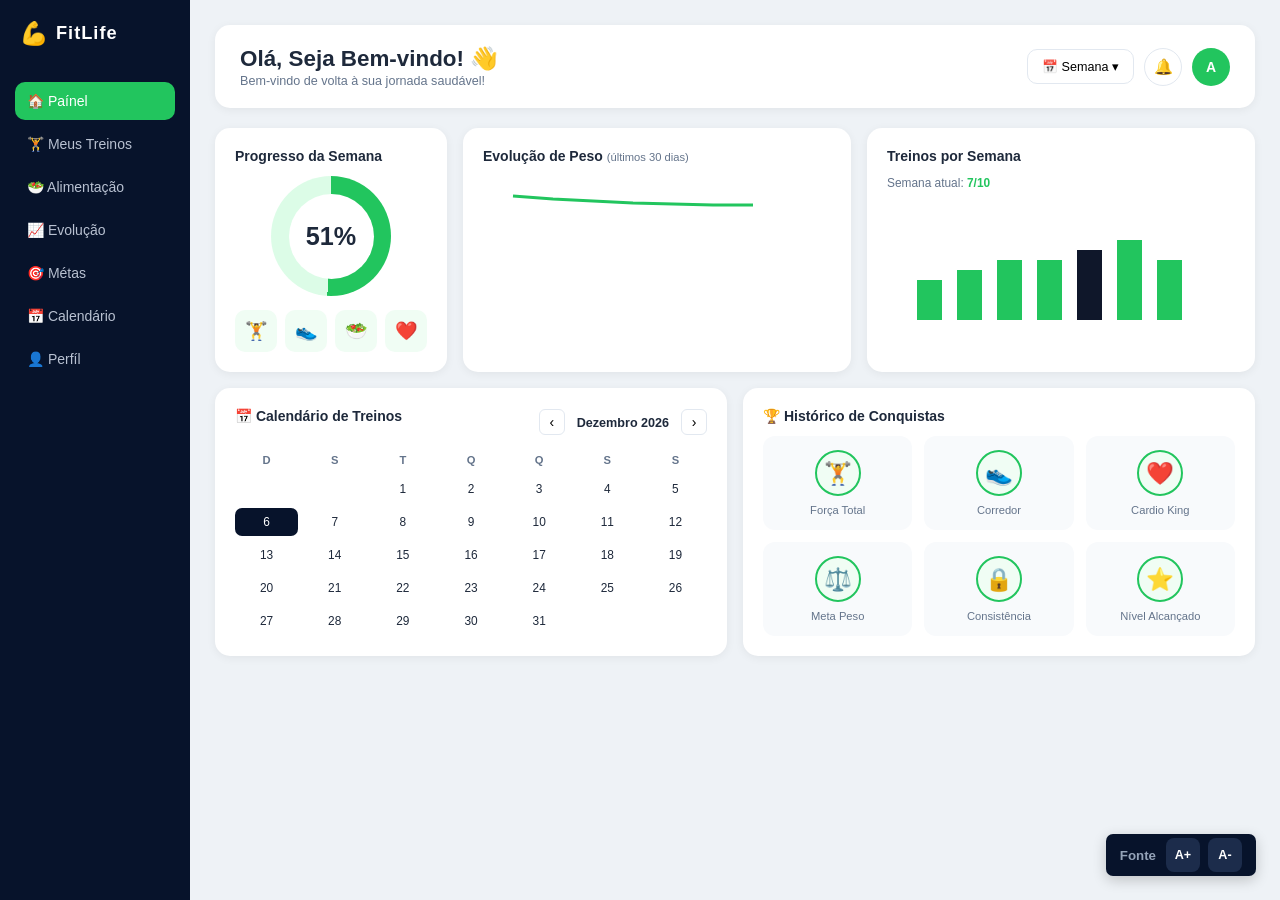
==== FitLife/index.html @ 3f8fda5c "Add files via upload" ====
<!DOCTYPE html>
<html lang="pt-BR">
<head>
  <meta charset="UTF-8" />
  <meta name="viewport" content="width=device-width, initial-scale=1.0" />
  <title>FitLife - Paínel</title>
  <link rel="stylesheet" href="css/index.css" />
</head>
<body>
  <div class="sidebar">
    <div class="logo">
      <span class="logo-icon">💪</span>
      <span class="logo-nome">FitLife</span>
    </div>
    <nav>
      <a href="#" class="menu-item ativo">🏠 Paínel</a>
      <a href="developing.html" class="menu-item">🏋️ Meus Treinos</a>
      <a href="developing.html" class="menu-item">🥗 Alimentação</a>
      <a href="developing.html" class="menu-item">📈 Evolução</a>
      <a href="developing.html" class="menu-item">🎯 Métas</a>
      <a href="developing.html" class="menu-item">📅 Calendário</a>
      <a href="developing.html" class="menu-item">👤 Perfíl</a>
    </nav>
  </div>
  <div class="conteudo">
    <div class="cabecalho">
      <div>
        <h1>Olá, Seja Bem-vindo! 👋</h1>
        <p>Bem-vindo de volta à sua jornada saudável!</p>
      </div>
      <div class="cabecalho-direita">
        <button class="btn-periodo" onclick="alterarPeriodo()">📅 Semana ▾</button>
        <button class="btn-sino" onclick="alterarSino()" id="btnSino">🔔</button>
        <a href="developing.html" class="avatar">A</a>
      </div>
    </div>
    <div class="linha-topo">
      <div class="card">
        <h2 class="card-titulo">Progresso da Semana</h2>
        <div class="anel-container">
          <div class="anel" id="anel">
            <span class="anel-texto" id="anelTexto">0%</span>
          </div>
        </div>
        <div class="atividades">
          <a href="developing.html" class="atividade" title="Musculação">🏋️</a>
          <a href="developing.html" class="atividade" title="Corrida">👟</a>
          <a href="developing.html" class="atividade" title="Alimentação">🥗</a>
          <a href="developing.html" class="atividade" title="Cardio">❤️</a>
        </div>
      </div>
      <div class="card">
        <h2 class="card-titulo">Evolução de Peso <small>(últimos 30 dias)</small></h2>
        <canvas id="graficoPeso" width="300" height="130"></canvas>
      </div>
      <div class="card">
        <h2 class="card-titulo">Treinos por Semana</h2>
        <p class="card-info">Semana atual: <strong>7/10</strong></p>
        <canvas id="graficoTreinos" width="300" height="130"></canvas>
      </div>
    </div>
    <div class="linha-baixo">
      <div class="card">
        <div class="calendario-cabecalho">
          <h2 class="card-titulo">📅 Calendário de Treinos</h2>
          <div>
            <button class="btn-nav" onclick="mudarMes(-1)">‹</button>
            <span id="mesTitulo"></span>
            <button class="btn-nav" onclick="mudarMes(1)">›</button>
          </div>
        </div>
        <div class="calendario-grade" id="calendarioGrade"></div>
      </div>
      <div class="card">
        <h2 class="card-titulo">🏆 Histórico de Conquistas</h2>
        <div class="conquistas-grade" id="conquistasGrade"></div>
      </div>
    </div>
  </div>
  <div class="acessibilidade">
    <span class="acess-label">Fonte</span>
    <button onclick="aumentarFonte()" title="Aumentar Fonte">A+</button>
    <button onclick="diminuirFonte()" title="Diminuir Fonte">A-</button>
  </div>
  <script src="js/script.js"></script>
</body>
</html>
---- FitLife/css/index.css ----
:root {
    --fonte: 14px;
}

* {
    margin:0;
    padding:0;
    box-sizing:border-box;
}

body {
    font-family:Arial, sans-serif;
    background-color:#eef2f6;
    display:flex;
    color:#1e293b;
    font-size: var(--fonte);
}

.sidebar {
    width:190px;
    height:100vh;
    background-color:#07132b;
    padding:15px;
    position:fixed;
}

.logo {
    display:flex;
    align-items:center;
    margin-bottom:30px;
    padding:5px;
}

.logo-icon {
    margin-right:8px;
    font-size:1.6em;
}

.logo-nome {
    color:white;
    font-size:1.3em;
    font-weight:bold;
    letter-spacing:1px;
}

.menu-item {
    display:block;
    padding:11px 12px;
    margin-bottom:5px;
    color:#b8c1d1;
    text-decoration:none;
    border-radius:10px;
    font-size:1em;
    transition:background 0.2s;
}

.menu-item:hover {
    background-color:#1c2c4b;
    color:white;
}

.ativo {
    background-color:#22c55e;
    color:white;
}

.conteudo {
    margin-left:190px;
    width:100%;
    padding:25px;
}

.cabecalho {
    background:white;
    padding:20px 25px;
    border-radius:15px;
    display:flex;
    justify-content:space-between;
    align-items:center;
    margin-bottom:20px;
    box-shadow:0 2px 10px rgba(0,0,0,0.06);
}

.cabecalho h1 {
    font-size:1.6em;
    font-weight:700;
}

.cabecalho p {
    font-size:0.9em;
    color:#64748b;
    margin-top:2px;
}

.cabecalho-direita {
    display:flex;
    gap:10px;
    align-items:center;
}

.btn-periodo {
    border:1px solid #e2e8f0;
    background:white;
    padding:9px 14px;
    border-radius:10px;
    cursor:pointer;
    font-size:0.9em;
    transition:background 0.2s;
}

.btn-periodo:hover {
    background:#dcfce7;
    border-color:#22c55e;
}

.btn-sino {
    width:38px;
    height:38px;
    border:1px solid #e2e8f0;
    background:white;
    border-radius:50%;
    cursor:pointer;
    font-size:1.1em;
    display:flex;
    justify-content:center;
    align-items:center;
    transition:background 0.2s;
}

.btn-sino:hover {
    background:#dcfce7;
    border-color:#22c55e;
}

.avatar {
    width:38px;
    height:38px;
    background:#22c55e;
    color:white;
    border-radius:50%;
    display:flex;
    justify-content:center;
    align-items:center;
    font-weight:bold;
    font-size:1em;
    text-decoration:none;
}

.linha-topo {
    display:grid;
    grid-template-columns:1fr 2fr 2fr;
    gap:16px;
    margin-bottom:16px;
}

.linha-baixo {
    display:grid;
    grid-template-columns:1fr 1fr;
    gap:16px;
}

.card {
    background:white;
    border-radius:15px;
    padding:20px;
    box-shadow:0 2px 10px rgba(0,0,0,0.06);
    transition:box-shadow 0.2s;
}

.card:hover {
    box-shadow:0 6px 20px rgba(0,0,0,0.1);
}

.card-titulo {
    font-size:1em;
    font-weight:600;
    margin-bottom:12px;
    color:#1e293b;
}

.card-titulo small {
    font-size:0.8em;
    color:#64748b;
    font-weight:400;
}

.card-info {
    font-size:0.85em;
    color:#64748b;
    margin-bottom:10px;
}

.card-info strong {
    color:#22c55e;
}

.anel-container {
    display:flex;
    justify-content:center;
    margin:8px 0 14px;
}

.anel {
    width:120px;
    height:120px;
    border-radius:50%;
    display:flex;
    justify-content:center;
    align-items:center;
    background:conic-gradient(#22c55e 80%, #dcfce7 0%);
}

.anel-texto {
    width:85px;
    height:85px;
    background:white;
    border-radius:50%;
    display:flex;
    justify-content:center;
    align-items:center;
    font-size:1.8em;
    font-weight:bold;
    color:#1e293b;
}

.atividades {
    display:flex;
    justify-content:center;
    gap:8px;
}

.atividade {
    width:42px;
    height:42px;
    background:#f0fdf4;
    border-radius:10px;
    display:flex;
    justify-content:center;
    align-items:center;
    font-size:1.3em;
    text-decoration:none;
    cursor:pointer;
}

.calendario-cabecalho {
    display:flex;
    justify-content:space-between;
    align-items:center;
    margin-bottom:14px;
}

.btn-nav {
    border:1px solid #e2e8f0;
    background:white;
    width:26px;
    height:26px;
    border-radius:6px;
    cursor:pointer;
    font-size:1em;
    transition:background 0.2s;
}

.btn-nav:hover {
    background:#dcfce7;
    border-color:#22c55e;
}

#mesTitulo {
    font-size:0.9em;
    font-weight:600;
    margin:0 8px;
}

.calendario-grade {
    display:grid;
    grid-template-columns:repeat(7,1fr);
    text-align:center;
    gap:5px;
}

.dia-nome {
    font-size:0.8em;
    color:#64748b;
    font-weight:600;
    padding:4px 0;
}

.dia {
    padding:7px 3px;
    border-radius:7px;
    cursor:pointer;
    font-size:0.85em;
}

.dia:hover {
    background:#dcfce7;
}

.dia.ativo {
    background:#22c55e;
    color:white;
}

.dia.hoje {
    background:#07132b;
    color:white;
}

.conquistas-grade {
    display:grid;
    grid-template-columns:repeat(3,1fr);
    gap:12px;
}

.badge {
    background:#f8fafc;
    padding:14px 8px;
    border-radius:12px;
    display:flex;
    flex-direction:column;
    align-items:center;
    cursor:pointer;
    transition:transform 0.2s;
}

.badge:hover {
    transform:translateY(-3px);
}

.badge-icone {
    width:46px;
    height:46px;
    border-radius:50%;
    display:flex;
    justify-content:center;
    align-items:center;
    font-size:1.6em;
    margin-bottom:8px;
    border:2px solid #22c55e;
    background:#f0fdf4;
}

.badge-nome {
    font-size:0.8em;
    color:#64748b;
    text-align:center;
}

.acessibilidade {
    position: fixed;
    bottom: 24px;
    right: 24px;
    background: #07132b;
    border-radius: 7px;
    padding: 4px 14px;
    display: flex;
    align-items: center;
    gap: 8px;
    box-shadow: 0 4px 14px rgba(0,0,0,0.2);
    z-index: 999;
}

.acess-label {
    color: #94a3b8;
    font-size: 0.95em;
    font-weight: 600;
    margin-right: 2px;
}

.acessibilidade button {
    background: #1c2c4b;
    color: white;
    border: none;
    border-radius: 8px;
    width: 34px;
    height: 34px;
    font-size: 0.9em;
    font-weight: bold;
    cursor: pointer;
    transition: background 0.2s;
}

.acessibilidade button:hover {
    background: #22c55e;
}
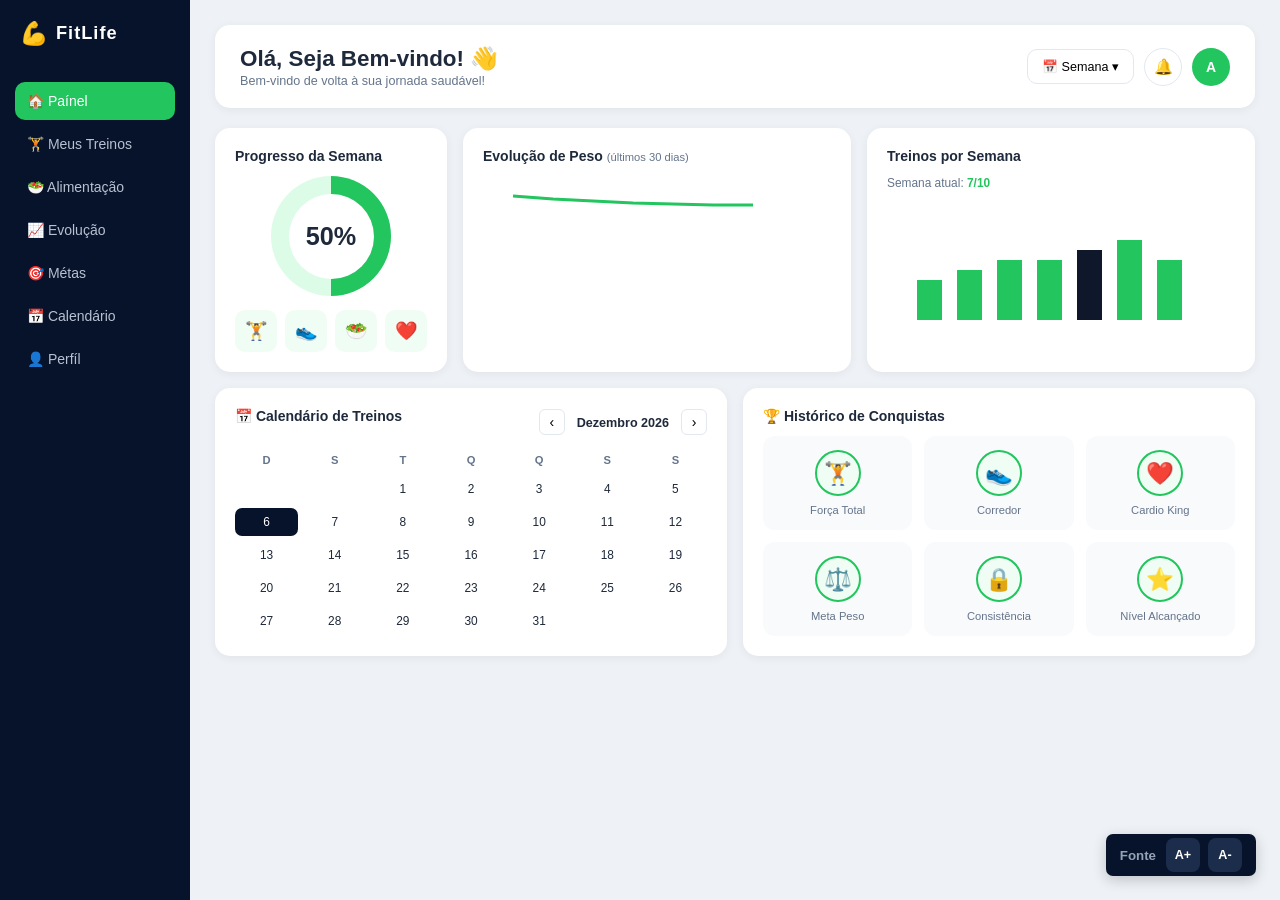
==== commit a4be19f2: "Add files via upload" ====
--- a/FitLife/index.html
+++ b/FitLife/index.html
@@ -4,7 +4,7 @@
   <meta charset="UTF-8" />
   <meta name="viewport" content="width=device-width, initial-scale=1.0" />
   <title>FitLife - Paínel</title>
-  <link rel="stylesheet" href="css/index.css" />
+  <link rel="stylesheet" href="assets/css/index.css" />
 </head>
 <body>
   <div class="sidebar">
@@ -82,6 +82,6 @@
     <button onclick="aumentarFonte()" title="Aumentar Fonte">A+</button>
     <button onclick="diminuirFonte()" title="Diminuir Fonte">A-</button>
   </div>
-  <script src="js/script.js"></script>
+  <script src="assets/js/script.js"></script>
 </body>
 </html>
--- a/FitLife/assets/css/index.css
+++ b/FitLife/assets/css/index.css
@@ -0,0 +1,385 @@
+:root {
+    --fonte: 14px;
+}
+
+* {
+    margin:0;
+    padding:0;
+    box-sizing:border-box;
+}
+
+body {
+    font-family:Arial, sans-serif;
+    background-color:#eef2f6;
+    display:flex;
+    color:#1e293b;
+    font-size: var(--fonte);
+}
+
+.sidebar {
+    width:190px;
+    height:100vh;
+    background-color:#07132b;
+    padding:15px;
+    position:fixed;
+}
+
+.logo {
+    display:flex;
+    align-items:center;
+    margin-bottom:30px;
+    padding:5px;
+}
+
+.logo-icon {
+    margin-right:8px;
+    font-size:1.6em;
+}
+
+.logo-nome {
+    color:white;
+    font-size:1.3em;
+    font-weight:bold;
+    letter-spacing:1px;
+}
+
+.menu-item {
+    display:block;
+    padding:11px 12px;
+    margin-bottom:5px;
+    color:#b8c1d1;
+    text-decoration:none;
+    border-radius:10px;
+    font-size:1em;
+    transition:background 0.2s;
+}
+
+.menu-item:hover {
+    background-color:#1c2c4b;
+    color:white;
+}
+
+.ativo {
+    background-color:#22c55e;
+    color:white;
+}
+
+.conteudo {
+    margin-left:190px;
+    width:100%;
+    padding:25px;
+}
+
+.cabecalho {
+    background:white;
+    padding:20px 25px;
+    border-radius:15px;
+    display:flex;
+    justify-content:space-between;
+    align-items:center;
+    margin-bottom:20px;
+    box-shadow:0 2px 10px rgba(0,0,0,0.06);
+}
+
+.cabecalho h1 {
+    font-size:1.6em;
+    font-weight:700;
+}
+
+.cabecalho p {
+    font-size:0.9em;
+    color:#64748b;
+    margin-top:2px;
+}
+
+.cabecalho-direita {
+    display:flex;
+    gap:10px;
+    align-items:center;
+}
+
+.btn-periodo {
+    border:1px solid #e2e8f0;
+    background:white;
+    padding:9px 14px;
+    border-radius:10px;
+    cursor:pointer;
+    font-size:0.9em;
+    transition:background 0.2s;
+}
+
+.btn-periodo:hover {
+    background:#dcfce7;
+    border-color:#22c55e;
+}
+
+.btn-sino {
+    width:38px;
+    height:38px;
+    border:1px solid #e2e8f0;
+    background:white;
+    border-radius:50%;
+    cursor:pointer;
+    font-size:1.1em;
+    display:flex;
+    justify-content:center;
+    align-items:center;
+    transition:background 0.2s;
+}
+
+.btn-sino:hover {
+    background:#dcfce7;
+    border-color:#22c55e;
+}
+
+.avatar {
+    width:38px;
+    height:38px;
+    background:#22c55e;
+    color:white;
+    border-radius:50%;
+    display:flex;
+    justify-content:center;
+    align-items:center;
+    font-weight:bold;
+    font-size:1em;
+    text-decoration:none;
+}
+
+.linha-topo {
+    display:grid;
+    grid-template-columns:1fr 2fr 2fr;
+    gap:16px;
+    margin-bottom:16px;
+}
+
+.linha-baixo {
+    display:grid;
+    grid-template-columns:1fr 1fr;
+    gap:16px;
+}
+
+.card {
+    background:white;
+    border-radius:15px;
+    padding:20px;
+    box-shadow:0 2px 10px rgba(0,0,0,0.06);
+    transition:box-shadow 0.2s;
+}
+
+.card:hover {
+    box-shadow:0 6px 20px rgba(0,0,0,0.1);
+}
+
+.card-titulo {
+    font-size:1em;
+    font-weight:600;
+    margin-bottom:12px;
+    color:#1e293b;
+}
+
+.card-titulo small {
+    font-size:0.8em;
+    color:#64748b;
+    font-weight:400;
+}
+
+.card-info {
+    font-size:0.85em;
+    color:#64748b;
+    margin-bottom:10px;
+}
+
+.card-info strong {
+    color:#22c55e;
+}
+
+.anel-container {
+    display:flex;
+    justify-content:center;
+    margin:8px 0 14px;
+}
+
+.anel {
+    width:120px;
+    height:120px;
+    border-radius:50%;
+    display:flex;
+    justify-content:center;
+    align-items:center;
+    background:conic-gradient(#22c55e 80%, #dcfce7 0%);
+}
+
+.anel-texto {
+    width:85px;
+    height:85px;
+    background:white;
+    border-radius:50%;
+    display:flex;
+    justify-content:center;
+    align-items:center;
+    font-size:1.8em;
+    font-weight:bold;
+    color:#1e293b;
+}
+
+.atividades {
+    display:flex;
+    justify-content:center;
+    gap:8px;
+}
+
+.atividade {
+    width:42px;
+    height:42px;
+    background:#f0fdf4;
+    border-radius:10px;
+    display:flex;
+    justify-content:center;
+    align-items:center;
+    font-size:1.3em;
+    text-decoration:none;
+    cursor:pointer;
+}
+
+.calendario-cabecalho {
+    display:flex;
+    justify-content:space-between;
+    align-items:center;
+    margin-bottom:14px;
+}
+
+.btn-nav {
+    border:1px solid #e2e8f0;
+    background:white;
+    width:26px;
+    height:26px;
+    border-radius:6px;
+    cursor:pointer;
+    font-size:1em;
+    transition:background 0.2s;
+}
+
+.btn-nav:hover {
+    background:#dcfce7;
+    border-color:#22c55e;
+}
+
+#mesTitulo {
+    font-size:0.9em;
+    font-weight:600;
+    margin:0 8px;
+}
+
+.calendario-grade {
+    display:grid;
+    grid-template-columns:repeat(7,1fr);
+    text-align:center;
+    gap:5px;
+}
+
+.dia-nome {
+    font-size:0.8em;
+    color:#64748b;
+    font-weight:600;
+    padding:4px 0;
+}
+
+.dia {
+    padding:7px 3px;
+    border-radius:7px;
+    cursor:pointer;
+    font-size:0.85em;
+}
+
+.dia:hover {
+    background:#dcfce7;
+}
+
+.dia.ativo {
+    background:#22c55e;
+    color:white;
+}
+
+.dia.hoje {
+    background:#07132b;
+    color:white;
+}
+
+.conquistas-grade {
+    display:grid;
+    grid-template-columns:repeat(3,1fr);
+    gap:12px;
+}
+
+.badge {
+    background:#f8fafc;
+    padding:14px 8px;
+    border-radius:12px;
+    display:flex;
+    flex-direction:column;
+    align-items:center;
+    cursor:pointer;
+    transition:transform 0.2s;
+}
+
+.badge:hover {
+    transform:translateY(-3px);
+}
+
+.badge-icone {
+    width:46px;
+    height:46px;
+    border-radius:50%;
+    display:flex;
+    justify-content:center;
+    align-items:center;
+    font-size:1.6em;
+    margin-bottom:8px;
+    border:2px solid #22c55e;
+    background:#f0fdf4;
+}
+
+.badge-nome {
+    font-size:0.8em;
+    color:#64748b;
+    text-align:center;
+}
+
+.acessibilidade {
+    position: fixed;
+    bottom: 24px;
+    right: 24px;
+    background: #07132b;
+    border-radius: 7px;
+    padding: 4px 14px;
+    display: flex;
+    align-items: center;
+    gap: 8px;
+    box-shadow: 0 4px 14px rgba(0,0,0,0.2);
+    z-index: 999;
+}
+
+.acess-label {
+    color: #94a3b8;
+    font-size: 0.95em;
+    font-weight: 600;
+    margin-right: 2px;
+}
+
+.acessibilidade button {
+    background: #1c2c4b;
+    color: white;
+    border: none;
+    border-radius: 8px;
+    width: 34px;
+    height: 34px;
+    font-size: 0.9em;
+    font-weight: bold;
+    cursor: pointer;
+    transition: background 0.2s;
+}
+
+.acessibilidade button:hover {
+    background: #22c55e;
+}
